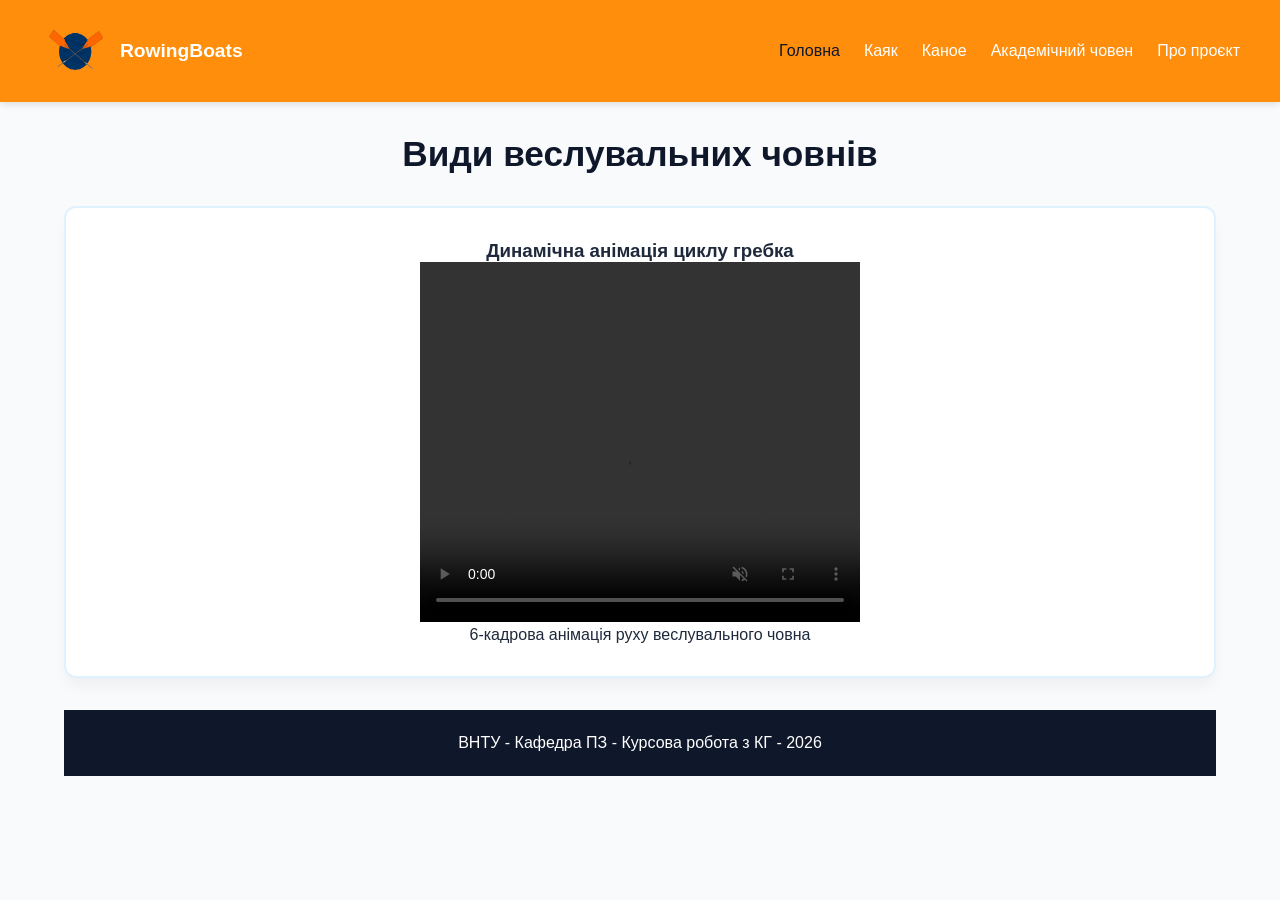
==== index.html @ 99a5fbc0 "first commit" ====
<!DOCTYPE html>
<html lang="uk">
<head>
  <meta charset="UTF-8">
  <meta name="viewport" content="width=device-width, initial-scale=1.0">
  <title>Види веслувальних човнів | Головна</title>
  <link rel="stylesheet" href="style.css">
</head>
<body>

  <header>
    <nav>
      <a href="index.html" class="logo">
        <img src="logo.png" width="70" height="70" alt="RowingBoats Logo" class="logo-image">
        <span>RowingBoats</span>
      </a>
      <ul class="nav-links">
        <li><a href="index.html" class="active">Головна</a></li>
        <li><a href="kayak.html">Каяк</a></li>
        <li><a href="canoe.html">Каное</a></li>
        <li><a href="skiff.html">Академічний човен</a></li>
        <li><a href="about.html">Про проєкт</a></li>
      </ul>
    </nav>
  </header>

  <main>
    <section class="hero-section">
      <h1 class="hero-title">Види веслувальних човнів</h1>


<div class="animation-container">
  <h3>Динамічна анімація циклу гребка</h3>
  
  <div class="video-wrapper">
    <video controls autoplay loop muted playsinline class="rowing-video" width="440" height="360" alt="Анімація руху веслувального човна" >
      <source src="animation.mp4" type="video/mp4" >
    </video>
  </div>
  
  <p class="video-caption">6-кадрова анімація руху веслувального човна</p>
</div>

  <footer>
    <p>ВНТУ - Кафедра ПЗ - Курсова робота з КГ - 2026</p>
  </footer>

  <script src="script.js"></script>
</body>
</html>
---- style.css ----
:root {
  --dark-blue: #0f172a;
  --main-blue: #0284c7;
  --light-blue: #e0f2fe;
  --bright-orange: #f97316;
  --text-dark: #1e293b;
  --bg-light: #f8fafc;
}

* {
  box-sizing: border-box;
  margin: 0;
  padding: 0;
  font-family: 'Segoe UI', Tahoma, Geneva, Verdana, sans-serif;
}

body {
  background-color: var(--bg-light);
  color: var(--text-dark);
  display: flex;
  flex-direction: column;
  min-height: 100vh;
}

/* Навігація */
header {
  background-color: rgba(255, 136, 0, 0.95);
  padding: 1rem 2rem;
  box-shadow: 0 4px 6px -1px rgba(0, 0, 0, 0.1);
}

nav {
  display: flex;
  justify-content: space-between;
  align-items: center;
  max-width: 1200px;
  margin: 0 auto;
}

.logo {
  display: flex;
  align-items: center;
  gap: 10px;
  color: white;
  font-weight: bold;
  font-size: 1.2rem;
  text-decoration: none;
}

.logo-icon {
  width: 40px;
  height: 40px;
}

.nav-links {
  display: flex;
  list-style: none;
  gap: 1.5rem;
}

.nav-links a {
  color: white;
  text-decoration: none;
  font-weight: 500;
  transition: color 0.3s;
}

.nav-links a:hover, .nav-links a.active {
  color: var(--dark-blue);
}

/* Основний контент */
main {
  max-width: 1200px;
  margin: 2rem auto;
  padding: 0 1.5rem;
  flex: 1;
  width: 100%;
}

.hero-section {
  text-align: center;
  margin-bottom: 3rem;
}

.hero-title {
  color: var(--dark-blue);
  font-size: 2.2rem;
  margin-bottom: 1rem;
}

.hero-desc {
  max-width: 800px;
  margin: 0 auto 2rem;
  line-height: 1.6;
  color: #475569;
}

/* 6-кадрова анімація по центру */
.animation-container {
  display: flex;
  flex-direction: column;
  align-items: center;
  justify-content: center;
  margin: 2rem 0;
  background-color: white;
  border-radius: 12px;
  padding: 2rem;
  box-shadow: 0 10px 15px -3px rgba(0, 0, 0, 0.05);
  border: 2px solid var(--light-blue);
}

.animation-frame-box {
  width: 320px;
  height: 220px;
  border: 2px dashed var(--main-blue);
  border-radius: 8px;
  display: flex;
  align-items: center;
  justify-content: center;
  background: var(--bg-light);
  margin-bottom: 1rem;
  position: relative;
  overflow: hidden;
}

.stroke-frame {
  display: none;
  width: 100%;
  height: 100%;
}

.stroke-frame.active {
  display: flex;
  flex-direction: column;
  align-items: center;
  justify-content: center;
}

.frame-counter {
  font-weight: bold;
  color: var(--bright-orange);
  margin-top: 0.5rem;
}

/* Блоки для фото та малюнків */
.content-grid {
  display: grid;
  grid-template-columns: 1fr 1fr;
  gap: 2rem;
  align-items: center;
  margin: 2rem 0;
}

@media (max-width: 768px) {
  .content-grid {
    grid-template-columns: 1fr;
  }
}

.drawing-box, .photo-placeholder {
  border-radius: 10px;
  padding: 1.5rem;
  text-align: center;
  box-shadow: 0 4px 6px -1px rgba(0, 0, 0, 0.05);
}

.drawing-box {
  background-color: white;
  border: 1px solid var(--light-blue);
}

.photo-placeholder {
  background-color: #e2e8f0;
  border: 2px dashed #94a3b8;
  min-height: 250px;
  display: flex;
  flex-direction: column;
  align-items: center;
  justify-content: center;
  color: #64748b;
}

.photo-placeholder img {
  max-width: 100%;
  height: auto;
  border-radius: 6px;
}

.btn {
  display: inline-block;
  background-color: var(--bright-orange);
  color: white;
  padding: 0.75rem 1.5rem;
  border-radius: 6px;
  text-decoration: none;
  font-weight: bold;
  transition: background-color 0.3s;
  border: none;
  cursor: pointer;
}

.btn:hover {
  background-color: #ea580c;
}

/* Футер */
footer {
  background-color: var(--dark-blue);
  color: white;
  text-align: center;
  padding: 1.5rem;
  margin-top: auto;
}
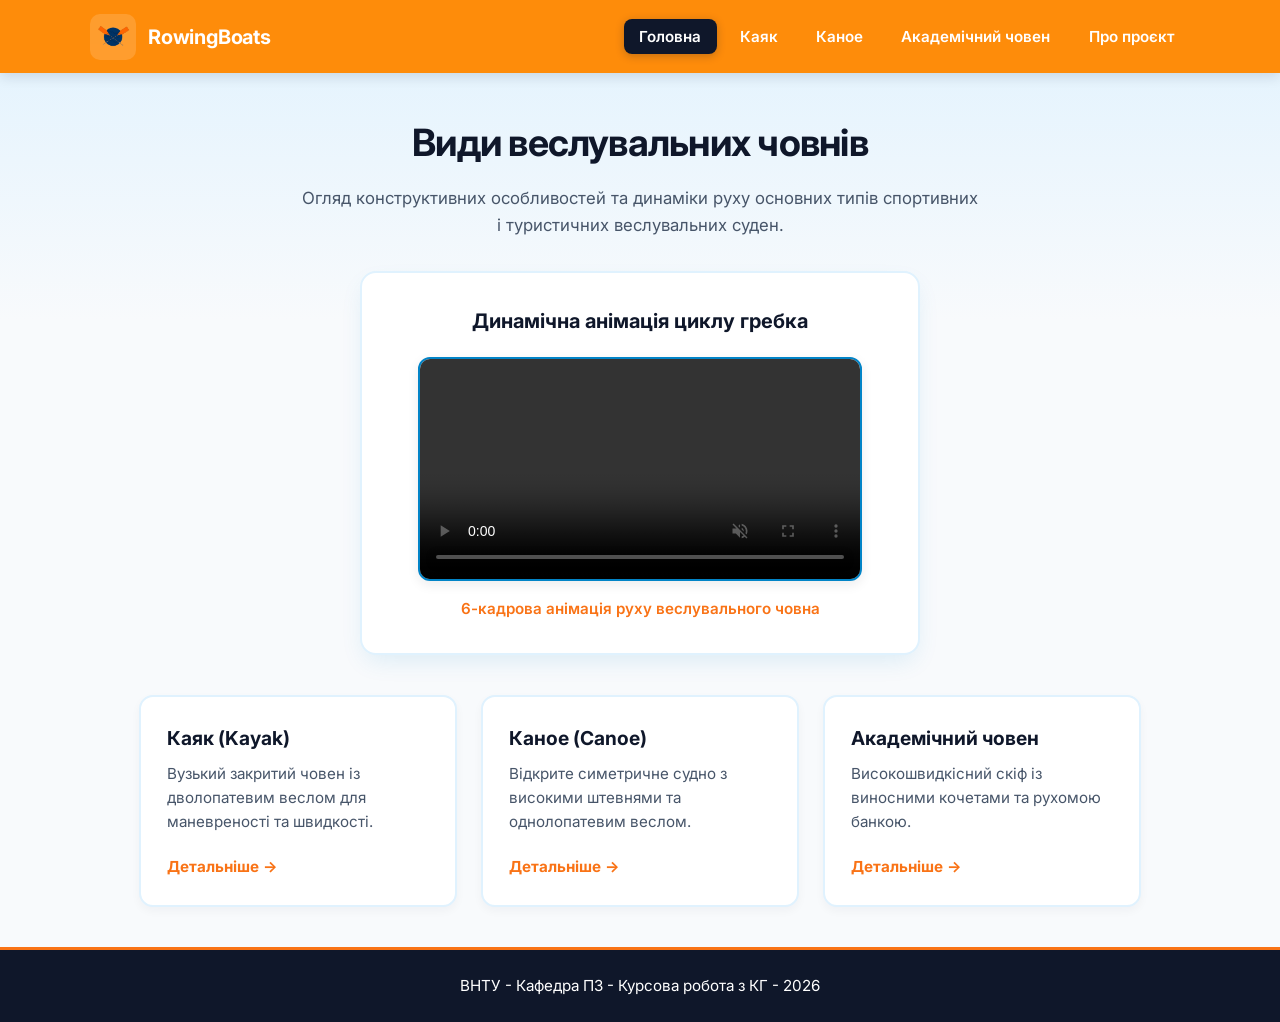
==== commit 941d0b7d: "provide some fixes" ====
--- a/index.html
+++ b/index.html
@@ -27,19 +27,45 @@
   <main>
     <section class="hero-section">
       <h1 class="hero-title">Види веслувальних човнів</h1>
+      <p class="hero-subtitle">Огляд конструктивних особливостей та динаміки руху основних типів спортивних і туристичних веслувальних суден.</p>
 
+      <div class="animation-container">
+        <h3>Динамічна анімація циклу гребка</h3>
+        <div class="video-wrapper">
+          <video controls autoplay loop muted playsinline class="rowing-video" width="440" height="360">
+            <source src="animation.mp4" type="video/mp4">
+          </video>
+        </div>
+        <p class="video-caption">6-кадрова анімація руху веслувального човна</p>
+      </div>
 
-<div class="animation-container">
-  <h3>Динамічна анімація циклу гребка</h3>
-  
-  <div class="video-wrapper">
-    <video controls autoplay loop muted playsinline class="rowing-video" width="440" height="360" alt="Анімація руху веслувального човна" >
-      <source src="animation.mp4" type="video/mp4" >
-    </video>
-  </div>
-  
-  <p class="video-caption">6-кадрова анімація руху веслувального човна</p>
-</div>
+      <div class="cards-grid">
+        <a href="kayak.html" class="boat-card-link">
+          <div>
+            <h4>Каяк (Kayak)</h4>
+            <p>Вузький закритий човен із дволопатевим веслом для маневреності та швидкості.</p>
+          </div>
+          <span class="card-arrow">Детальніше &rarr;</span>
+        </a>
+
+        <a href="canoe.html" class="boat-card-link">
+          <div>
+            <h4>Каное (Canoe)</h4>
+            <p>Відкрите симетричне судно з високими штевнями та однолопатевим веслом.</p>
+          </div>
+          <span class="card-arrow">Детальніше &rarr;</span>
+        </a>
+
+        <a href="skiff.html" class="boat-card-link">
+          <div>
+            <h4>Академічний човен</h4>
+            <p>Високошвидкісний скіф із виносними кочетами та рухомою банкою.</p>
+          </div>
+          <span class="card-arrow">Детальніше &rarr;</span>
+        </a>
+      </div>
+    </section>
+  </main>
 
   <footer>
     <p>ВНТУ - Кафедра ПЗ - Курсова робота з КГ - 2026</p>
--- a/style.css
+++ b/style.css
@@ -1,78 +1,128 @@
+@import url('https://fonts.googleapis.com/css2?family=Inter:wght@400;500;600;700&display=swap');
+
 :root {
   --dark-blue: #0f172a;
   --main-blue: #0284c7;
   --light-blue: #e0f2fe;
   --bright-orange: #f97316;
+  --orange-hover: #ea580c;
   --text-dark: #1e293b;
   --bg-light: #f8fafc;
 }
-
+.photo-placeholder {
+  background-color: var(--light-blue);
+  border: 2px dashed var(--main-blue);
+  border-radius: 12px;
+  padding: 0.85rem;
+  display: flex;
+  align-items: center;
+  justify-content: center;
+  width: 100%;
+  overflow: hidden;
+}
+
+.photo-placeholder img {
+  width: 100%;
+  height: auto;
+  max-height: 360px;
+  object-fit: contain;
+  border-radius: 8px;
+  display: block;
+}
 * {
   box-sizing: border-box;
   margin: 0;
   padding: 0;
-  font-family: 'Segoe UI', Tahoma, Geneva, Verdana, sans-serif;
+  font-family: 'Inter', 'Segoe UI', Tahoma, Geneva, Verdana, sans-serif;
 }
 
 body {
-  background-color: var(--bg-light);
+  background: linear-gradient(180deg, var(--light-blue) 0%, var(--bg-light) 320px);
   color: var(--text-dark);
   display: flex;
   flex-direction: column;
   min-height: 100vh;
+  line-height: 1.6;
 }
 
 /* Навігація */
 header {
-  background-color: rgba(255, 136, 0, 0.95);
-  padding: 1rem 2rem;
-  box-shadow: 0 4px 6px -1px rgba(0, 0, 0, 0.1);
+  background-color: rgba(255, 136, 0, 0.96);
+  backdrop-filter: blur(8px);
+  padding: 0.85rem 2rem;
+  box-shadow: 0 4px 12px rgba(15, 23, 42, 0.12);
+  position: sticky;
+  top: 0;
+  z-index: 100;
 }
 
 nav {
   display: flex;
   justify-content: space-between;
   align-items: center;
-  max-width: 1200px;
+  max-width: 1100px;
   margin: 0 auto;
+  flex-wrap: wrap;
+  gap: 1rem;
 }
 
 .logo {
   display: flex;
   align-items: center;
-  gap: 10px;
-  color: white;
-  font-weight: bold;
-  font-size: 1.2rem;
+  gap: 12px;
+  color: white;
+  font-weight: 700;
+  font-size: 1.25rem;
   text-decoration: none;
-}
-
-.logo-icon {
-  width: 40px;
-  height: 40px;
+  letter-spacing: -0.01em;
+}
+
+.logo-image {
+  width: 46px;
+  height: 46px;
+  object-fit: contain;
+  border-radius: 10px;
+  background: rgba(255, 255, 255, 0.15);
+  padding: 3px;
+  transition: transform 0.25s ease;
+}
+
+.logo:hover .logo-image {
+  transform: scale(1.06);
 }
 
 .nav-links {
   display: flex;
   list-style: none;
-  gap: 1.5rem;
+  gap: 0.5rem;
+  flex-wrap: wrap;
 }
 
 .nav-links a {
   color: white;
   text-decoration: none;
-  font-weight: 500;
-  transition: color 0.3s;
-}
-
-.nav-links a:hover, .nav-links a.active {
-  color: var(--dark-blue);
+  font-weight: 600;
+  font-size: 0.95rem;
+  padding: 0.5rem 0.95rem;
+  border-radius: 8px;
+  transition: all 0.25s ease;
+}
+
+.nav-links a:hover {
+  background-color: rgba(255, 255, 255, 0.2);
+  color: var(--dark-blue);
+}
+
+.nav-links a.active {
+  background-color: var(--dark-blue);
+  color: white;
+  box-shadow: 0 2px 8px rgba(15, 23, 42, 0.25);
 }
 
 /* Основний контент */
 main {
-  max-width: 1200px;
-  margin: 2rem auto;
+  max-width: 1050px;
+  margin: 2.5rem auto;
   padding: 0 1.5rem;
   flex: 1;
   width: 100%;
@@ -80,128 +130,228 @@
 
 .hero-section {
   text-align: center;
-  margin-bottom: 3rem;
 }
 
 .hero-title {
   color: var(--dark-blue);
-  font-size: 2.2rem;
-  margin-bottom: 1rem;
-}
-
-.hero-desc {
-  max-width: 800px;
+  font-size: 2.35rem;
+  font-weight: 700;
+  margin-bottom: 0.75rem;
+  letter-spacing: -0.02em;
+}
+
+.hero-subtitle {
+  max-width: 680px;
   margin: 0 auto 2rem;
-  line-height: 1.6;
   color: #475569;
-}
-
-/* 6-кадрова анімація по центру */
+  font-size: 1.05rem;
+}
+
+/* Контейнер з анімацією */
 .animation-container {
   display: flex;
   flex-direction: column;
   align-items: center;
   justify-content: center;
-  margin: 2rem 0;
+  margin: 0 auto 2.5rem;
+  max-width: 560px;
   background-color: white;
+  border-radius: 16px;
+  padding: 2rem;
+  box-shadow: 0 10px 25px -5px rgba(2, 132, 199, 0.12);
+  border: 2px solid var(--light-blue);
+}
+
+.animation-container h3 {
+  color: var(--dark-blue);
+  font-size: 1.25rem;
+  margin-bottom: 1.25rem;
+}
+
+.video-wrapper {
   border-radius: 12px;
-  padding: 2rem;
-  box-shadow: 0 10px 15px -3px rgba(0, 0, 0, 0.05);
-  border: 2px solid var(--light-blue);
-}
-
-.animation-frame-box {
-  width: 320px;
-  height: 220px;
-  border: 2px dashed var(--main-blue);
-  border-radius: 8px;
-  display: flex;
-  align-items: center;
-  justify-content: center;
-  background: var(--bg-light);
-  margin-bottom: 1rem;
-  position: relative;
   overflow: hidden;
-}
-
-.stroke-frame {
-  display: none;
-  width: 100%;
-  height: 100%;
-}
-
-.stroke-frame.active {
-  display: flex;
-  flex-direction: column;
-  align-items: center;
-  justify-content: center;
-}
-
-.frame-counter {
-  font-weight: bold;
-  color: var(--bright-orange);
-  margin-top: 0.5rem;
-}
-
-/* Блоки для фото та малюнків */
-.content-grid {
-  display: grid;
-  grid-template-columns: 1fr 1fr;
-  gap: 2rem;
-  align-items: center;
-  margin: 2rem 0;
-}
-
-@media (max-width: 768px) {
-  .content-grid {
-    grid-template-columns: 1fr;
-  }
-}
-
-.drawing-box, .photo-placeholder {
-  border-radius: 10px;
-  padding: 1.5rem;
-  text-align: center;
-  box-shadow: 0 4px 6px -1px rgba(0, 0, 0, 0.05);
-}
-
-.drawing-box {
-  background-color: white;
-  border: 1px solid var(--light-blue);
-}
-
-.photo-placeholder {
-  background-color: #e2e8f0;
-  border: 2px dashed #94a3b8;
-  min-height: 250px;
-  display: flex;
-  flex-direction: column;
-  align-items: center;
-  justify-content: center;
-  color: #64748b;
-}
-
-.photo-placeholder img {
+  border: 2px solid var(--main-blue);
+  box-shadow: 0 4px 12px rgba(15, 23, 42, 0.08);
+  line-height: 0;
+  background: white;
+}
+
+.rowing-video {
   max-width: 100%;
   height: auto;
-  border-radius: 6px;
-}
-
+  display: block;
+}
+
+.video-caption {
+  font-weight: 600;
+  color: var(--bright-orange);
+  margin-top: 1rem;
+  font-size: 0.95rem;
+}
+
+/* Картки на головній */
+.cards-grid {
+  display: grid;
+  grid-template-columns: repeat(auto-fit, minmax(270px, 1fr));
+  gap: 1.5rem;
+  text-align: left;
+}
+
+.boat-card-link {
+  text-decoration: none;
+  background-color: white;
+  padding: 1.6rem;
+  border-radius: 14px;
+  border: 2px solid var(--light-blue);
+  box-shadow: 0 4px 10px rgba(15, 23, 42, 0.04);
+  transition: transform 0.25s ease, box-shadow 0.25s ease, border-color 0.25s ease;
+  display: flex;
+  flex-direction: column;
+  justify-content: space-between;
+}
+
+.boat-card-link:hover {
+  transform: translateY(-5px);
+  border-color: var(--main-blue);
+  box-shadow: 0 12px 20px -5px rgba(2, 132, 199, 0.18);
+}
+
+.boat-card-link h4 {
+  color: var(--dark-blue);
+  font-size: 1.2rem;
+  margin-bottom: 0.5rem;
+}
+
+.boat-card-link p {
+  color: #475569;
+  font-size: 0.95rem;
+  margin-bottom: 1.25rem;
+}
+
+.card-arrow {
+  display: inline-block;
+  color: var(--bright-orange);
+  font-weight: 700;
+  font-size: 0.95rem;
+  transition: transform 0.2s ease;
+}
+
+.boat-card-link:hover .card-arrow {
+  transform: translateX(4px);
+}
+
+/* Сторінки опису човнів */
+.content-card {
+  background-color: white;
+  border-radius: 16px;
+  padding: 2.25rem;
+  box-shadow: 0 10px 25px -5px rgba(15, 23, 42, 0.06);
+  border: 2px solid var(--light-blue);
+}
+
+.content-card h2 {
+  color: var(--dark-blue);
+  font-size: 1.85rem;
+  margin-bottom: 1.25rem;
+  padding-bottom: 0.75rem;
+  border-bottom: 2px solid var(--light-blue);
+}
+
+.boat-layout {
+  display: grid;
+  grid-template-columns: 1.2fr 1fr;
+  gap: 2rem;
+  align-items: center;
+}
+
+.boat-info p {
+  font-size: 1.03rem;
+  margin-bottom: 1.25rem;
+  color: var(--text-dark);
+}
+
+.specs-list {
+  list-style: none;
+  display: flex;
+  flex-direction: column;
+  gap: 0.65rem;
+}
+
+.specs-list li {
+  background-color: var(--bg-light);
+  padding: 0.7rem 1rem;
+  border-radius: 8px;
+  font-size: 0.95rem;
+  border-left: 4px solid var(--bright-orange);
+}
+
+.specs-list li strong {
+  color: var(--dark-blue);
+}
+
+
+
+/* Сторінка Про проєкт */
+.about-box {
+  background-color: white;
+  padding: 2.25rem;
+  border-radius: 16px;
+  border: 2px solid var(--light-blue);
+  box-shadow: 0 10px 25px -5px rgba(15, 23, 42, 0.06);
+}
+
+.about-box h2 {
+  color: var(--dark-blue);
+  font-size: 1.8rem;
+  margin-bottom: 1.5rem;
+  padding-bottom: 0.75rem;
+  border-bottom: 2px solid var(--light-blue);
+}
+
+.about-item {
+  margin-bottom: 0.9rem;
+  font-size: 1.03rem;
+}
+
+.about-item strong {
+  color: var(--main-blue);
+}
+
+.tech-badges {
+  display: flex;
+  flex-wrap: wrap;
+  gap: 0.6rem;
+  margin-top: 1.5rem;
+}
+
+.badge {
+  background-color: var(--light-blue);
+  color: var(--dark-blue);
+  border: 1px solid var(--main-blue);
+  padding: 0.35rem 0.9rem;
+  border-radius: 999px;
+  font-size: 0.85rem;
+  font-weight: 600;
+}
+
+/* Кнопки (якщо знадобляться) */
 .btn {
   display: inline-block;
   background-color: var(--bright-orange);
   color: white;
   padding: 0.75rem 1.5rem;
-  border-radius: 6px;
+  border-radius: 8px;
   text-decoration: none;
-  font-weight: bold;
-  transition: background-color 0.3s;
+  font-weight: 700;
+  transition: background-color 0.25s, transform 0.2s;
   border: none;
   cursor: pointer;
 }
 
 .btn:hover {
-  background-color: #ea580c;
+  background-color: var(--orange-hover);
+  transform: translateY(-2px);
 }
 
 /* Футер */
@@ -211,4 +361,18 @@
   text-align: center;
   padding: 1.5rem;
   margin-top: auto;
+  border-top: 3px solid var(--bright-orange);
+  font-size: 0.95rem;
+}
+
+@media (max-width: 768px) {
+  .boat-layout {
+    grid-template-columns: 1fr;
+  }
+  .hero-title {
+    font-size: 1.85rem;
+  }
+  nav {
+    justify-content: center;
+  }
 }
